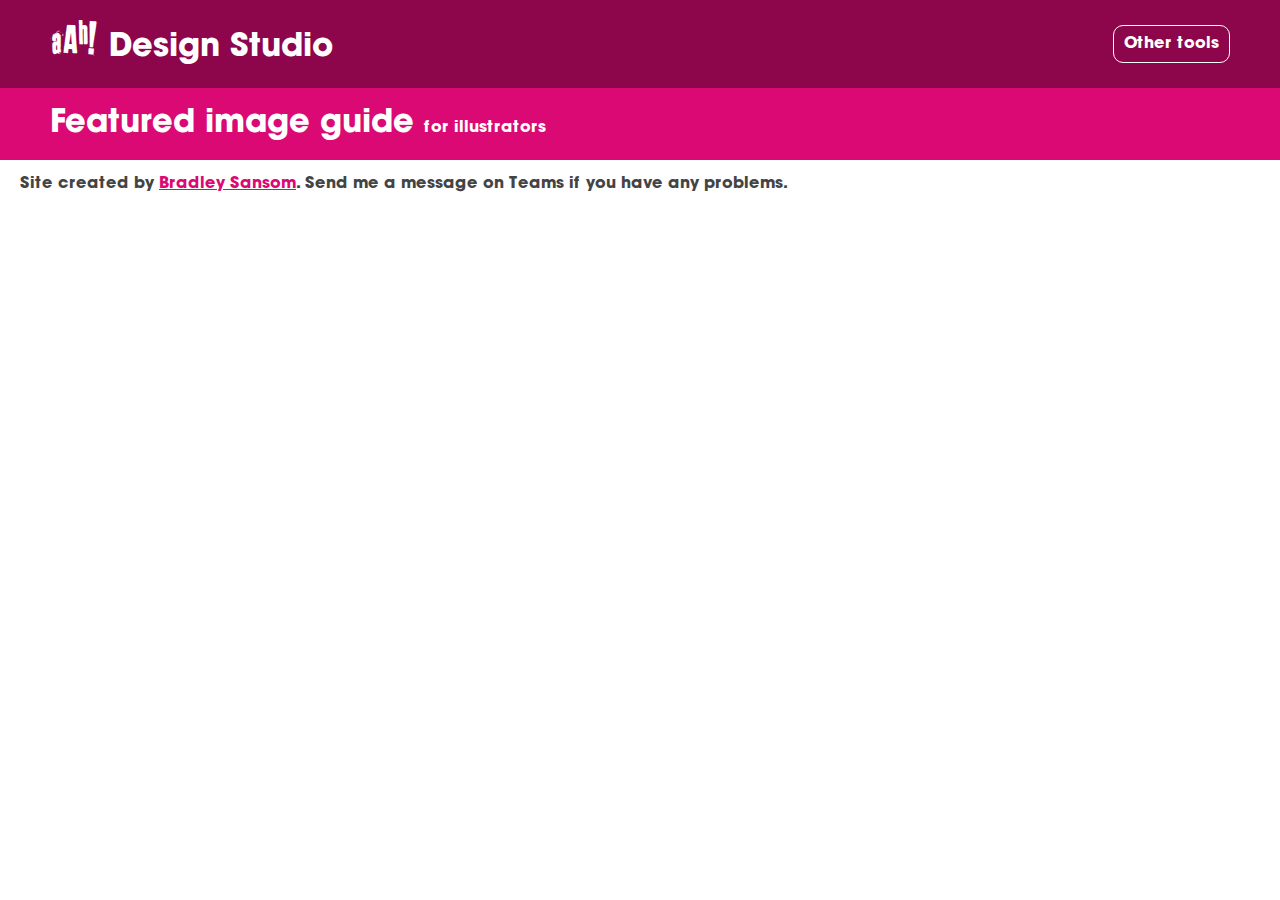
==== featured/index.html @ 15503fb1 "Version 4.0.2" ====
<!DOCTYPE html>
<html lang="en">

<head>
    <meta charset="UTF-8">
    <meta http-equiv="X-UA-Compatible" content="IE=edge">
    <meta name="viewport" content="width=device-width, initial-scale=1.0">

    <!-- Primary Meta Tags -->
    <title>aAh! Featured Image Guide</title>
    <meta name="title" content="aAh! Featured Image Guide">
    <meta name="description"
        content="A guide to creating featured images for illustrators working on aAh! Magazine, including colours, sizing, and how to submit">
    <meta name="theme-color" content="#da0974">

    <!-- Open Graph / Facebook -->
    <meta property="og:type" content="website">
    <meta property="og:url" content="https://mag-images.github.io/featured/">
    <meta property="og:title" content="aAh! Featured Image Guide">
    <meta property="og:description"
        content="A guide to creating featured images for illustrators working on aAh! Magazine, including colours, sizing, and how to submit">
    <meta property="og:image" content="https://mag-images.github.io/images/meta.png">

    <!-- Twitter -->
    <meta property="twitter:card" content="summary_large_image">
    <meta property="twitter:url" content="https://mag-images.github.io/featured/">
    <meta property="twitter:title" content="aAh! Featured Image Guide">
    <meta property="twitter:description"
        content="A guide to creating featured images for illustrators working on aAh! Magazine, including colours, sizing, and how to submit">
    <meta property="twitter:image" content="https://mag-images.github.io/images/meta.png">

    <!-- Icons -->
    <link rel="shortcut icon" href="/favicon.ico" type="image/x-icon">
    <link rel="icon" href="/favicon.ico" type="image/x-icon">
    <link rel="apple-touch-icon" href="/images/icons/icon-192x192.png">

    <!-- PWA Manifest -->
    <link rel="manifest" href="manifest.json">

    <!-- Stylesheets -->
    <link rel="stylesheet" href="/style/style.css">
</head>

<body>
    <nav>
        <h1><span class="logo">aah</span> Design Studio</h1>
        <a href="/">Other tools</a>
    </nav>
    <header>
        <h1>Featured image guide <span class="subtitle">for illustrators</span></h1>

    </header>

    <main>

    </main>
    <footer>
        <p>Site created by <a href="https://www.bradleysans.uk">Bradley Sansom</a>. Send me a message on Teams if you
            have any
            problems.</p>

    </footer>

</body>


</html>
---- style/style.css ----
:root {
     --aah-pink: #da0974;
     --aah-dark-pink: #8d054b;
     --aah-blue: #195f72;
     --aah-orange: #fb5012;
     --grey: #444;
     --energy-yellow: #e1ad01;
     --energy-green: #00a693;
     --energy-terracota: #d47553;
     --freshers23-tomato: #eb5a4d;
     --freshers23-cherry: #a7191d;
     --freshers23-mint: #61a5a0;
     --freshers23-cream: #f6e7ce;
 }

 @font-face {
     font-family: 'AAHITCAvantGardeProBold';
     src: url(/fonts/AAHITCAvantGardeProBold.eot);
     src: url(/fonts/AAHITCAvantGardeProBold.eot) format("embedded-opentype"), url(/fonts/AAHITCAvantGardeProBold.woff2) format("woff2"), url(/fonts/AAHITCAvantGardeProBold.woff) format("woff"), url(/fonts/AAHITCAvantGardeProBold.ttf) format("truetype"), url(/fonts/AAHITCAvantGardeProBold.svg#AAHITCAvantGardeProBold) format("svg")
 }

 canvas#generatedImage {
     outline: 1px solid var(--grey);
     transform: scale(0.5);
     transform-origin: top left;
     margin: 0;
     margin-right: -540px;
     margin-bottom: -960px;
 }

 body {
     font-family: "AAHITCAvantGardeProBold", sans-serif;
     margin: 0;
     padding: 0
 }

 main {
     display: flex;
     flex-direction: row;
     accent-color: var(--aah-pink)
 }

 h3 {
     color: var(--aah-pink);
     font-size: 1.5rem;
     margin-bottom: 10px
 }

 header,
 nav {
     padding: 20px 50px;
     display: flex;
     flex-direction: row;
     flex-wrap: nowrap;
     align-items: center;
     gap: 20px
 }

 header {
     background-color: var(--aah-pink);
     justify-content: flex-start;
 }

 nav {
     background-color: var(--aah-dark-pink);
     justify-content: space-between;
 }

 nav a {
     color: #fff;
     display: inline-block;
     border: 1px solid #fff;
     padding: 10px;
     text-decoration: none;
     border-radius: 10px;
     transition: .5s;
 }

 nav a:hover {
     border: 5px solid #fff;
 }

 header img,
 header h1,
 nav img,
 nav h1 {
     display: inline-block;
     margin: 0
 }

 h1 {
     color: #fff
 }

 p {
     color: var(--grey)
 }

 #formElement {
     display: none;
     flex-direction: row;
     flex-wrap: wrap;
     justify-content: space-between;
 }

 header p {
     color: #fff
 }

 #controls {
     margin: 20px
 }

 input {
     padding: 10px;
     border-radius: 10px
 }

 input[type="file"] {
     display: none
 }

 input#headline {
     font: 20px 'AAHITCAvantGardeProBold';
     max-width: calc(100vw - 60px)
 }

 main button,
 main a,
 .fileButton {
     background-color: var(--aah-pink);
     outline: 0;
     border: 0;
     padding: 10px;
     border-radius: 10px;
     color: #fff;
     font: 20px "AAHITCAvantGardeProBold", sans-serif
 }

 main a.inactive {
     background-color: var(--grey)
 }

 main a.active {
     background-color: var(--aah-pink);
     text-decoration: none
 }

 .fileButton {
     display: inline-block
 }

 form p,
 form label,
 form input,
 form button,
 form a {
     margin-left: 30px
 }

 .colourLabel,
 .positionLabel {
     margin-left: unset;
     font-size: 1.2rem;
     bottom: 4px;
     position: relative;
 }

 input#colourChoice1,
 input#colourChoice2,
 input#colourChoice3,
 input#colourChoice4,
 input#colourChoice5,
 input#colourChoice6,
 input#colourChoice7,
 input#small,
 input#medium,
 input#large,
 input.positionChoice {
     appearance: none;
     border-radius: 50%;
     width: 30px;
     height: 30px;
     transition: .2s all linear;
     margin-right: 5px;
     position: relative;
     top: 4px;
     border: 2px var(--grey) solid;
     padding: unset
 }

 input#colourChoice1:checked,
 input#small:checked,
 input#medium:checked,
 input#large:checked,
 input.positionChoice:checked {
     border: 10px var(--aah-pink) solid
 }

 input#colourChoice2:checked {
     border: 10px var(--aah-blue) solid
 }

 input#colourChoice3:checked {
     border: 10px var(--aah-orange) solid
 }

 input#colourChoice4:checked {
     border: 10px var(--freshers23-cherry) solid
 }

 input#colourChoice5:checked {
     border: 10px var(--freshers23-mint) solid
 }

 input#colourChoice6:checked {
     border: 10px var(--freshers23-tomato) solid
 }

 input#colourChoice7:checked {
     border: 10px var(--freshers23-cream) solid
 }

 #smallLabel {
     font-size: 12px
 }

 #mediumLabel {
     font-size: 20px
 }

 #largeLabel {
     font-size: 30px
 }

 #styleDropdown {
     margin-left: 30px;
     background-color: var(--aah-pink);
     outline: none;
     border: none;
     padding: 10px;
     border-radius: 12px;
     color: #fff;
     font: 20px 'AAHITCAvantGardeProBold'
 }

 footer {
     color: var(--grey);
     padding-left: 20px
 }

 footer a {
     color: var(--aah-pink)
 }

 #blurb {
     border: 6px solid var(--aah-pink);
     padding: 24px;
     border-radius: 12px;
     margin: 0;
     font-size: 1.3rem
 }

 aside.wizard {
     border: 6px solid var(--aah-dark-pink);
     background-color: var(--aah-pink);
     padding: 24px;
     border-radius: 12px;
     margin-block: 10px;
     font-size: 1.3rem
 }

 aside.wizard p {
     color: #000;
     margin-inline-start: 0;
 }

 aside.wizard #articleUrlInput {
     margin-inline: 0;
     width: calc(100% - 30px);
     max-width: 45ch;
     border: 0;
     outline: 0;
     font: 15px 'AAHITCAvantGardeProBold';
     font-variant-ligatures: none;
 }

 aside.wizard #wizardSubmitButton {
     background-color: #000;
     color: #fff;
     border: 0;
     outline: 0;
     margin: 0;
     font: 15px 'AAHITCAvantGardeProBold';
 }

 #preview {
     margin: 20px;
 }

 #preview h2 {
     margin-top: 0;
     padding-top: 26px;
     font-size: 1.3rem
 }

 .logo {
     font-size: 3rem
 }

 #ligature {
     margin-top: 10px;
     width: 30px;
     height: 30px
 }

 #ligature:checked {
     background-color: var(--aah-pink)
 }

 #lig {
     color: var(--grey);
     margin: 5px;
     position: relative;
     bottom: 8px;
 }

 span#direction::after {
     content: "to the right."
 }

 @media screen and (max-width:960px) {
     main {
         flex-direction: column
     }

     span#direction::after {
         content: "below."
     }

     section#preview {
         margin: auto;
         overflow: hidden;
     }
 }

 .new {
     color: transparent;
     text-shadow: 0 0 0 #fff;
     text-transform: uppercase;
 }

 #fileChoices {
     display: flex;
     flex-direction: row;
     gap: 10px;
     align-items: center;

 }

 #fileLabel {
     margin-block: 0;

 }

 .positionIcon {
     height: 15px;
     margin-right: 10px;
 }

 .radiosGroup {
     display: inline-block;

 }

 #orFillOut {
     font-size: 1rem;
     display: inline-block;
     margin-block-start: 30px;
     color: #fff;
 }

 #hopefully,
 #loading,
 #didNotWork {
     margin-block-start: 10px;
     display: none;
 }

 #manualButton {
     display: inline;
     background-color: #000;
     color: #fff;
     border: 0;
     outline: 0;
     margin: 0;
     font: 15px 'AAHITCAvantGardeProBold';

 }

 input[type="button"] {
     cursor: pointer;
 }

 #complicatedReasons {
     display: none;
 }

 #imageDownloadLink {
     background-color: unset;
     padding: unset;
     font: unset;
     color: var(--aah-pink);
     margin: unset;

 }

 aside.wizard {
     position: relative;
     z-index: 90;
 }

 .ribbon-wrapper {
     width: 85px;
     height: 88px;
     overflow: hidden;
     position: absolute;
     top: -3px;
     right: -3px;
 }

 .ribbon-wrapper.wide {
     width: 185px;
     height: 188px;
     top: 0;
     right: 0;
 }

 .ribbon {
     font: 15px 'AAHITCAvantGardeProBold';
     color: #333;
     text-align: center;
     position: relative;
     transform: rotate(45deg);
     padding: 7px 0;
     top: 15px;
     right: 0;
     width: 120px;
     background-color: var(--aah-dark-pink);
     color: #fff;
 }

 .ribbon.wide {
     top: 40px;
     width: 250px;
     box-shadow: 10px 5px 5px var(--aah-pink);

 }

 fieldset {
     border: 0;
     outline: 0;
     padding: 0;
     margin: 0;
 }

 fieldset.storyStyle div.storyStyleChoices {
     display: flex;
     flex-direction: row;
     flex-wrap: wrap;
     gap: 10px;
     margin-inline-start: 30px;
 }

 fieldset.storyStyle label {
     flex-grow: 1;
     height: 150px;
     width: 150px;
     padding: 10px;
     background-color: var(--aah-pink);
     display: flex;
     align-items: flex-end;
     border-radius: 10px;
     margin: 0;
     background-size: contain;
     background-repeat: no-repeat;
     background-position: right;
     color: #fff;
 }

 fieldset.storyStyle label input {
     display: none;
 }

 fieldset.storyStyle label:has(input:checked) {
     background-color: var(--aah-dark-pink);
 }

 fieldset.storyStyle label:has(input#styleChoice1) {
     background-image: url('/images/styles/normal.png');
 }

 fieldset.storyStyle label:has(input#styleChoice2) {
     background-image: url('/images/styles/christmas.png');
 }

 fieldset.storyStyle label:has(input#styleChoice3) {
     background-image: url('/images/styles/blenny.png');
 }

 fieldset.storyStyle label:has(input#styleChoice4) {
     background-image: url('/images/styles/upsidedown.png');
 }

 fieldset.storyStyle label:has(input#styleChoice5) {
     background-image: url('/images/styles/review.png');
 }

 main.tiles {
     accent-color: var(--aah-pink);
     padding: 10px;
     margin: 10px;
     display: flex;
     gap: 10px;
     flex-wrap: wrap;
 }

 main>a.tile {
     position: relative;
     z-index: 90;
     min-height: 40vh;
     border-radius: 10px;
     min-width: 500px;
     flex-grow: 1;
     background-color: var(--aah-pink);
     color: #fff;
     padding: 20px;
     display: flex;
     align-items: flex-end;
     transition: .5s;
     text-decoration-color: var(--aah-pink);
     background-size: auto 100%;
     background-position: right;
     background-repeat: no-repeat;
     background-blend-mode: multiply;
 }

 main a.tile:hover {
     background-color: var(--aah-dark-pink);
     text-decoration-color: #fff;
 }

 main a.tile h2 {
     margin-block: 0;
 }

 @media screen and (max-width: 560px) {
     main a.tile {
         width: 100%;
         min-width: unset;
     }
 }

 a.tile#story {
     background-image: url('/images/story.png');

 }

 a.tile#guidelines {
     background-image: url('/images/guidelines.png');

 }

 a.tile#featured {
     background-image: url('/images/featured.png');

 }

 a.tile#bank {
     background-image: url('/images/bank.png');

 }

 a.tile#duotone {
     background-image: url('/images/stack.jpeg');

 }

 h1 .subtitle {
     font-size: 1rem;
 }
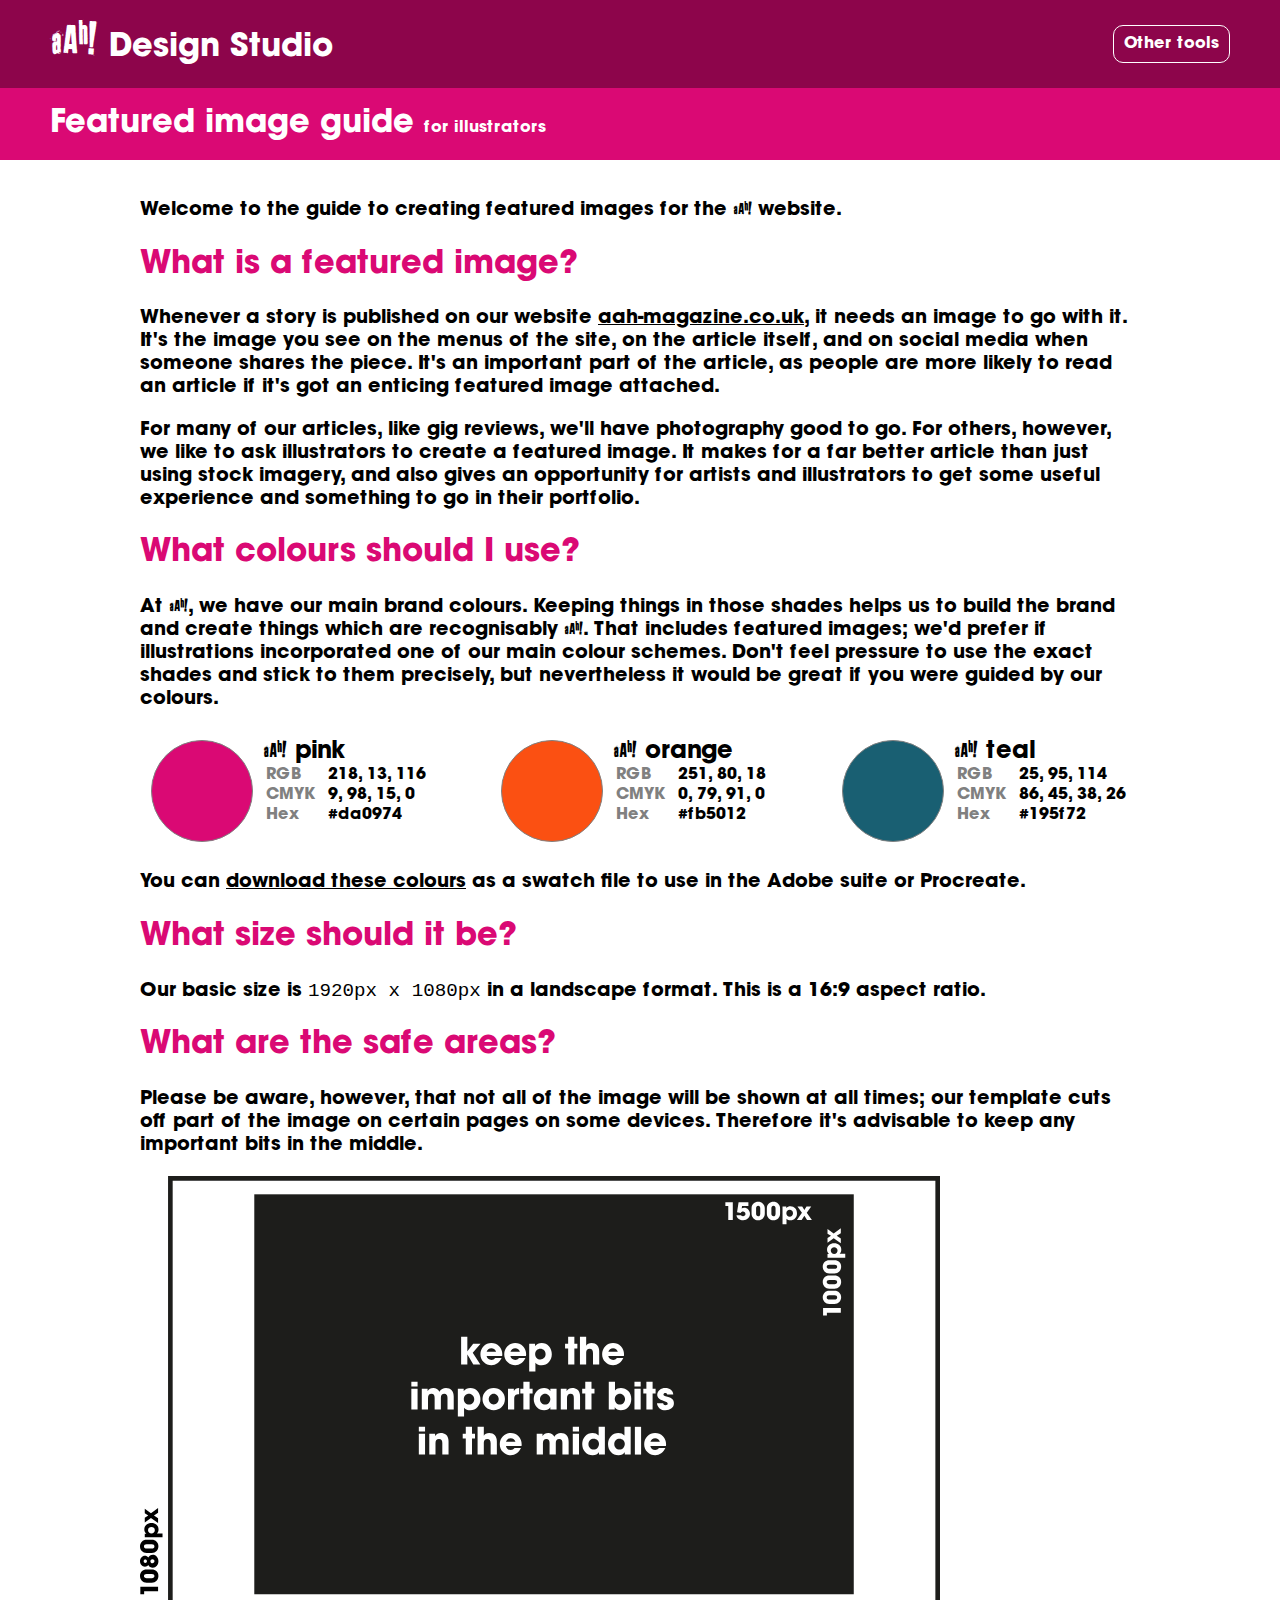
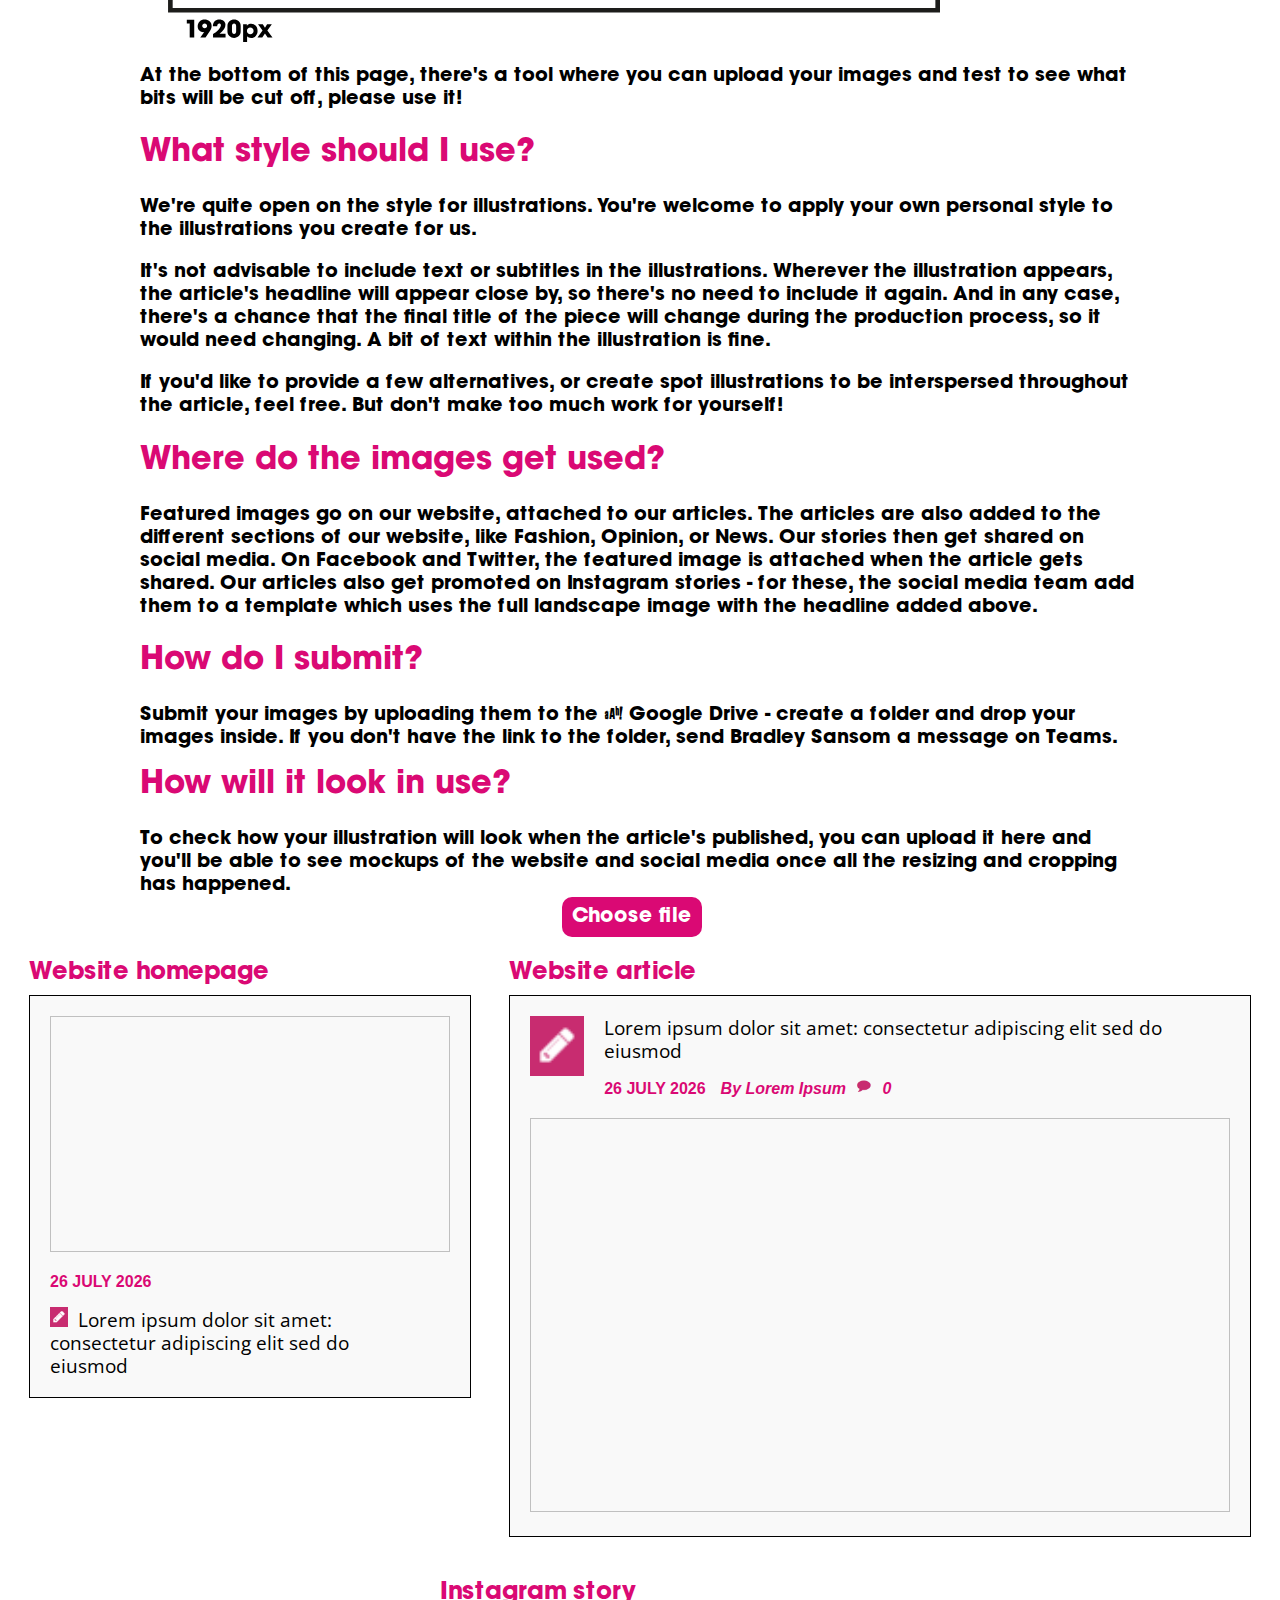
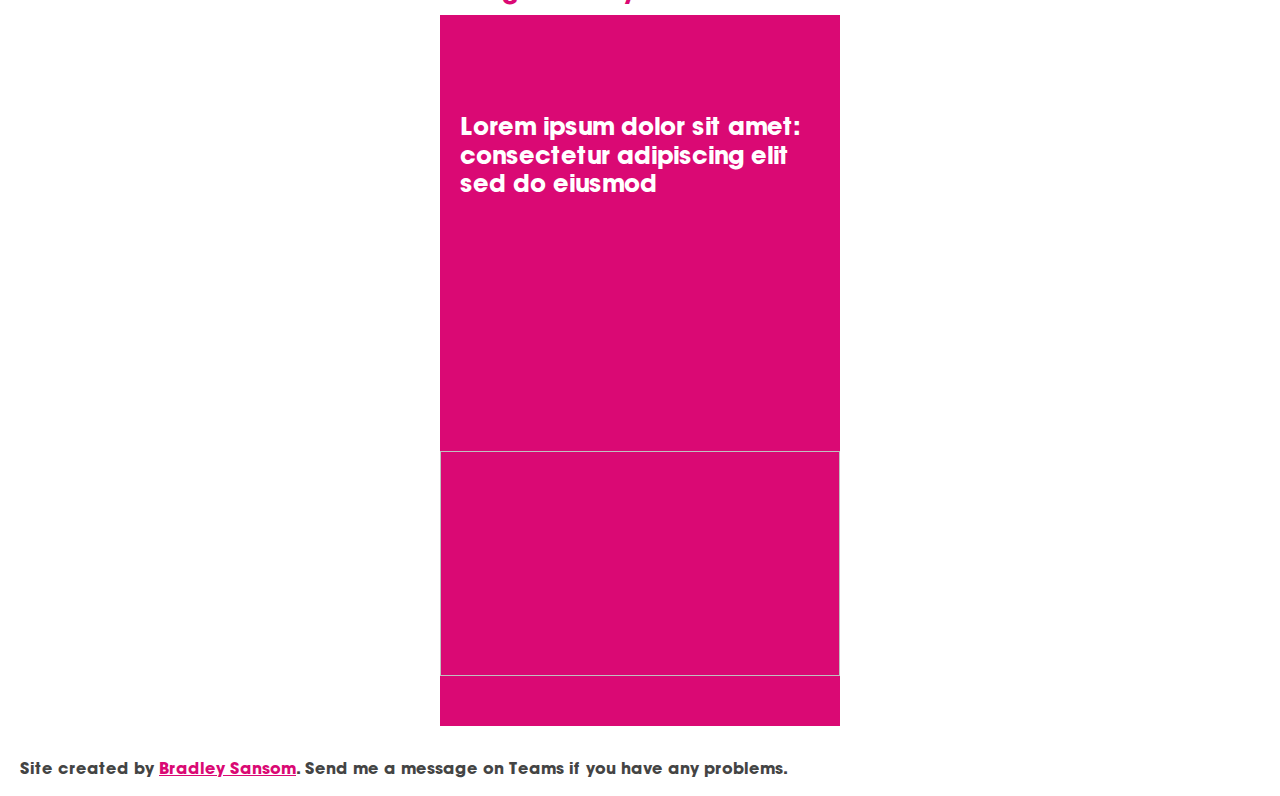
==== commit 85d67a00: "Version 4.2" ====
--- a/featured/index.html
+++ b/featured/index.html
@@ -39,6 +39,11 @@
 
     <!-- Stylesheets -->
     <link rel="stylesheet" href="/style/style.css">
+
+    <!-- Open Sans for tester -->
+    <link rel="preconnect" href="https://fonts.googleapis.com">
+    <link rel="preconnect" href="https://fonts.gstatic.com" crossorigin>
+    <link href="https://fonts.googleapis.com/css2?family=Open+Sans:wght@600&display=swap" rel="stylesheet">
 </head>
 
 <body>
@@ -51,8 +56,263 @@
 
     </header>
 
-    <main>
-
+    <main class="guideline">
+        <section>
+            <p>Welcome to the guide to creating featured images for the aah website.</p>
+        </section>
+        <section>
+            <a class="anchor" href="#what" id="what">
+                <h2>What is a featured image?</h2>
+            </a>
+            <p>Whenever a story is published on our website <a
+                    href="https://aah-magazine.co.uk/">aah-magazine.co.uk</a>, it needs an image to go with it. It's the
+                image you see on the menus of the site, on the article itself, and on social media when someone shares
+                the piece. It's an important part of the article, as people are more likely to read an article if it's
+                got an enticing featured image attached.</p>
+            <p>For many of our articles, like gig reviews, we'll have photography good to go. For others, however, we
+                like to ask illustrators to create a featured image. It makes for a far better article than just using
+                stock imagery, and also gives an opportunity for artists and illustrators to get some useful experience
+                and something to go in their portfolio.</p>
+        </section>
+        <section>
+            <a class="anchor" href="#colours" id="colours">
+                <h2>What colours should I use?</h2>
+            </a>
+            <p>At aah, we have our main brand colours. Keeping things in those shades helps us to build the brand and
+                create things which are recognisably aah. That includes featured images; we'd prefer if illustrations
+                incorporated one of our main colour schemes. Don't feel pressure to use the exact shades and stick to
+                them precisely, but nevertheless it would be great if you were guided by our colours.</p>
+            <div class="swatches">
+                <div class="swatch">
+                    <div class="sample pink"></div>
+                    <aside>
+                        <h3>aah pink</h3>
+                        <table class="codes">
+                            <tr>
+                                <td class="colourType">RGB</td>
+                                <td class="colourCode">218, 13, 116</td>
+                            </tr>
+                            <tr>
+                                <td class="colourType">CMYK</td>
+                                <td class="colourCode">9, 98, 15, 0</td>
+                            </tr>
+                            <tr>
+                                <td class="colourType">Hex</td>
+                                <td class="colourCode">#da0974</td>
+                            </tr>
+                        </table>
+                    </aside>
+
+                </div>
+                <div class="swatch">
+                    <div class="sample orange"></div>
+                    <aside>
+                        <h3>aah orange</h3>
+                        <table class="codes">
+                            <tr>
+                                <td class="colourType">RGB</td>
+                                <td class="colourCode">251, 80, 18</td>
+                            </tr>
+                            <tr>
+                                <td class="colourType">CMYK</td>
+                                <td class="colourCode">0, 79, 91, 0</td>
+                            </tr>
+                            <tr>
+                                <td class="colourType">Hex</td>
+                                <td class="colourCode">#fb5012</td>
+                            </tr>
+                        </table>
+                    </aside>
+
+                </div>
+                <div class="swatch">
+                    <div class="sample teal"></div>
+                    <aside>
+                        <h3>aah teal</h3>
+                        <table class="codes">
+                            <tr>
+                                <td class="colourType">RGB</td>
+                                <td class="colourCode">25, 95, 114</td>
+                            </tr>
+                            <tr>
+                                <td class="colourType">CMYK</td>
+                                <td class="colourCode">86, 45, 38, 26</td>
+                            </tr>
+                            <tr>
+                                <td class="colourType">Hex</td>
+                                <td class="colourCode">#195f72</td>
+                            </tr>
+                        </table>
+                    </aside>
+
+                </div>
+
+            </div>
+            <p>You can <a
+                    href="https://stummuac-my.sharepoint.com/:u:/g/personal/21331584_stu_mmu_ac_uk/EYIYkbkEISNIqp4GG8SeeQ0BHBUVJN9ieZ-FZze8wrtD2w?e=Wvq5RI">download
+                    these colours</a> as a swatch file to use in the Adobe suite or Procreate.</p>
+
+        </section>
+        <section>
+            <a class="anchor" href="#sizing" id="sizing">
+                <h2>What size should it be?</h2>
+            </a>
+            <p>
+                Our basic size is <code>1920px x 1080px</code> in a landscape format. This is a 16:9 aspect ratio.
+            </p>
+        </section>
+        <section>
+            <a class="anchor" href="#safe-areas" id="safe-areas">
+                <h2>What are the safe areas?</h2>
+            </a>
+            <p>Please be aware, however, that not all of the image will be shown at all times; our template cuts off
+                part of the image on certain pages on some devices. Therefore it's advisable to keep any important bits
+                in the middle.</p>
+            <img src="/images/guidelines/safe-areas.svg" class="guidelineImage">
+            <p>At the bottom of this page, there's a tool where you can upload your images and test to see what bits
+                will be cut off, please use it!</p>
+        </section>
+        <section>
+            <a class="anchor" href="#styles" id="styles">
+                <h2>What style should I use?</h2>
+            </a>
+            <p>We're quite open on the style for illustrations. You're welcome to apply your own personal style to the
+                illustrations you create for us.</p>
+            <p>It's not advisable to include text or subtitles in the illustrations. Wherever the illustration appears,
+                the article's headline will appear close by, so there's no need to include it again. And in any case,
+                there's a chance that the final title of the piece will change during the production process, so it
+                would need changing. A bit of text within the illustration is fine.</p>
+            <p>If you'd like to provide a few alternatives, or create spot illustrations to be interspersed throughout
+                the article, feel free. But don't make too much work for yourself!</p>
+        </section>
+        <section>
+            <a class="anchor" href="#where" id="where">
+                <h2>Where do the images get used?</h2>
+            </a>
+            <p>Featured images go on our website, attached to our articles. The articles are also added to the different
+                sections of our website, like Fashion, Opinion, or News. Our stories then get shared on social media. On
+                Facebook and Twitter, the featured image is attached when the article gets shared. Our articles also get
+                promoted on Instagram stories - for these, the social media team add them to a template which uses the
+                full landscape image with the headline added above.</p>
+        </section>
+        <section>
+            <a class="anchor" href="#submitting" id="submitting">
+                <h2>How do I submit?</h2>
+            </a>
+            <p>Submit your images by uploading them to the aah Google Drive - create a folder and drop your images
+                inside. If you don't have the link to the folder, send Bradley Sansom a message on Teams.</p>
+        </section>
+        <section class="testers">
+            <a class="anchor" href="#testers" id="testers">
+                <h2 id="testersTitle">How will it look in use?</h2>
+            </a>
+            <p id="testersIntro">To check how your illustration will look when the article's published, you can upload
+                it here and you'll
+                be able to see
+                mockups of the website and social media once all the resizing and cropping has happened.</p>
+            <div class="tester">
+                <div class="testerUpload">
+                    <div id="fileChoices"><label for="file" class="fileButton">
+                            Choose file
+                        </label>
+                        <p id="fileLabel">&nbsp;</p>
+                    </div>
+                    <input type="file" name="file" id="file" accept="image/*" required>
+                </div>
+                <div class="testerExamples">
+
+                    <article class="testerExample">
+                        <h3>Website homepage</h3>
+                        <div class="testerHomepage">
+                            <img alt="" class="testerHomepageImage">
+                            <p class="testerHomepageDate" id="testerHomepageDate"></p>
+                            <p class="testerHomepageHeadline"><img src="/images/guidelines/pencil.png" alt="">Lorem
+                                ipsum
+                                dolor
+                                sit
+                                amet: consectetur adipiscing elit sed do eiusmod</p>
+                            <script>
+                                var currentDate = new Date();
+                                var readableDay = currentDate.getDate();
+                                const months = ["January", "February", "March", "April", "May", "June", "July", "August", "September", "October", "November", "December"];
+                                var readableMonth = months[currentDate.getMonth()];
+                                var readableYear = currentDate.getFullYear();
+                                var readableDate = readableDay + " " + readableMonth + " " + readableYear;
+                                document.getElementById("testerHomepageDate").innerHTML = readableDate;
+                            </script>
+
+                        </div>
+                    </article>
+                    <article class="testerExample">
+                        <h3>Website article</h3>
+                        <div class="testerArticle">
+                            <div class="testerArticleHeadlineContainer">
+                                <img src="/images/guidelines/pencil.png" alt="">
+                                <div class="testerArticleHeadlineText">
+                                    <p class="testerArticleHeadline">Lorem ipsum dolor sit amet: consectetur adipiscing
+                                        elit
+                                        sed
+                                        do eiusmod</p><br>
+                                    <p class="testerArticleDate" id="testerArticleDate"></p>
+                                    <p class="testerArticleAuthor">By Lorem Ipsum <img
+                                            src="/images/guidelines/comments.png" alt=""> 0</p>
+                                </div>
+                            </div>
+                            <img alt="" class="testerArticleImage">
+
+                            <script>
+
+                                document.getElementById("testerArticleDate").innerHTML = readableDate;
+                            </script>
+
+                        </div>
+                    </article>
+                    <article class="testerExample">
+                        <h3>Instagram story</h3>
+                        <div class="testerStory">
+                            <p class="testerStoryHeadline">Lorem ipsum dolor sit amet: consectetur adipiscing elit sed
+                                do eiusmod</p>
+                            <img alt="" class="testerStoryImage">
+                        </div>
+                    </article>
+                </div>
+
+                <script>
+                    window.addEventListener('load', function () {
+                        document.querySelector('input[type="file"]').addEventListener('change', function () {
+                            if (this.files && this.files[0]) {
+                                var testerHomepageImg = document.querySelector('.testerHomepageImage');
+                                var testerArticleImg = document.querySelector('.testerArticleImage');
+                                var testerStoryImg = document.querySelector('.testerStoryImage');
+                                testerHomepageImg.onload = () => {
+                                    URL.revokeObjectURL(testerHomepageImg.src);  // no longer needed, free memory
+                                }
+                                testerArticleImg.onload = () => {
+                                    URL.revokeObjectURL(testerArticleImg.src);  // no longer needed, free memory
+                                }
+                                testerStoryImg.onload = () => {
+                                    URL.revokeObjectURL(testerStoryImg.src);  // no longer needed, free memory
+                                }
+
+                                testerHomepageImg.src = URL.createObjectURL(this.files[0]); // set src to blob url
+                                testerHomepageImg.style.aspectRatio = "247/146";
+                                testerHomepageImg.style.objectFit = "cover";
+                                testerHomepageImg.style.objectPosition = "100% 100%";
+                                testerArticleImg.src = URL.createObjectURL(this.files[0]); // set src to blob url
+                                testerArticleImg.style.aspectRatio = "16/9";
+                                testerArticleImg.style.objectFit = "cover";
+                                testerArticleImg.style.objectPosition = "100% 100%";
+                                testerStoryImg.src = URL.createObjectURL(this.files[0]); // set src to blob url
+                                testerStoryImg.style.aspectRatio = "16/9";
+                                testerStoryImg.style.objectFit = "cover";
+                                testerStoryImg.style.objectPosition = "100% 100%";
+                            }
+                        });
+                    });
+                </script>
+
+            </div>
+        </section>
     </main>
     <footer>
         <p>Site created by <a href="https://www.bradleysans.uk">Bradley Sansom</a>. Send me a message on Teams if you
--- a/style/style.css
+++ b/style/style.css
@@ -147,7 +147,8 @@
  }
 
  .fileButton {
-     display: inline-block
+     display: inline-block;
+     cursor: pointer;
  }
 
  form p,
@@ -176,6 +177,7 @@
  input#small,
  input#medium,
  input#large,
+ input#extraLarge,
  input.positionChoice {
      appearance: none;
      border-radius: 50%;
@@ -186,13 +188,15 @@
      position: relative;
      top: 4px;
      border: 2px var(--grey) solid;
-     padding: unset
+     padding: unset;
+     cursor: pointer;
  }
 
  input#colourChoice1:checked,
  input#small:checked,
  input#medium:checked,
  input#large:checked,
+ input#extraLarge:checked,
  input.positionChoice:checked {
      border: 10px var(--aah-pink) solid
  }
@@ -231,6 +235,10 @@
 
  #largeLabel {
      font-size: 30px
+ }
+
+ #extraLargeLabel {
+     font-size: 45px
  }
 
  #styleDropdown {
@@ -311,7 +319,8 @@
  #ligature {
      margin-top: 10px;
      width: 30px;
-     height: 30px
+     height: 30px;
+     cursor: pointer;
  }
 
  #ligature:checked {
@@ -323,6 +332,10 @@
      margin: 5px;
      position: relative;
      bottom: 8px;
+ }
+
+ .warning {
+     font-size: 0.8rem;
  }
 
  span#direction::after {
@@ -474,8 +487,9 @@
 
  fieldset.storyStyle label {
      flex-grow: 1;
+     flex-shrink: 0;
      height: 150px;
-     width: 150px;
+     width: 180px;
      padding: 10px;
      background-color: var(--aah-pink);
      display: flex;
@@ -486,6 +500,11 @@
      background-repeat: no-repeat;
      background-position: right;
      color: #fff;
+     cursor: pointer;
+ }
+
+ fieldset.storyStyle label:has(.warning) {
+     padding-right: 100px;
  }
 
  fieldset.storyStyle label input {
@@ -514,6 +533,43 @@
 
  fieldset.storyStyle label:has(input#styleChoice5) {
      background-image: url('/images/styles/review.png');
+ }
+
+ fieldset.storyStyle label:has(input#styleChoice6) {
+     background-image: url('/images/styles/writeFor.png');
+ }
+
+ fieldset.storyStyle label:has(input#styleChoice7) {
+     background-image: url('/images/styles/designFor.png');
+ }
+
+ fieldset.storyStyle label:has(input#styleChoice8) {
+     background-image: url('/images/styles/illustrateFor.png');
+ }
+
+ fieldset.storyStyle label:has(input#styleChoice9) {
+     background-image: url('/images/styles/writeForBg.png');
+ }
+
+ fieldset.storyStyle label:has(input#styleChoice10) {
+     background-image: url('/images/styles/designForBg.png');
+ }
+
+ fieldset.storyStyle label:has(input#styleChoice11) {
+     background-image: url('/images/styles/illustrateForBg.png');
+ }
+
+ fieldset.storyStyle label:has(input#styleChoice12) {
+     background-image: url('/images/styles/Rise.png');
+ }
+
+ fieldset.storyStyle label:has(input#styleChoice13) {
+     background-image: url('/images/styles/FutureMe.png');
+ }
+
+ fieldset.storyStyle label:has(input#styleChoice14) {
+     background-image: url('/images/styles/TwoHundred.png');
+     cursor: not-allowed;
  }
 
  main.tiles {
@@ -588,4 +644,253 @@
 
  h1 .subtitle {
      font-size: 1rem;
+ }
+
+ main.guideline {
+     margin: auto;
+     display: block;
+     padding: 20px;
+ }
+
+ main.guideline section {
+     max-width: 1000px;
+     margin: auto;
+ }
+
+ main.guideline section.testers {
+     max-width: 100%;
+ }
+
+ main.guideline h2 {
+     color: var(--aah-pink);
+     font-size: 2rem;
+ }
+
+ main.guideline p {
+     color: #000;
+     font-size: 1.2rem;
+     line-height: 1.2;
+ }
+
+ main.guideline p a {
+     background: none;
+     padding: unset;
+     margin: unset;
+     color: unset;
+     font-variant-ligatures: none;
+     font-size: unset;
+
+ }
+
+ main.guideline section img.guidelineImage {
+     max-width: 80%;
+     margin: auto;
+ }
+
+ div.swatches {
+     display: flex;
+     flex-direction: row;
+     flex-wrap: wrap;
+     column-gap: 50px;
+     justify-content: space-around;
+ }
+
+ div.swatch {
+     display: flex;
+     flex-direction: row;
+     flex-wrap: wrap;
+     gap: 10px;
+     margin-block: 10px;
+ }
+
+ div.swatch .sample {
+     width: 100px;
+     height: 100px;
+     border-radius: 100%;
+     border: 1px solid grey;
+ }
+
+ .colourType {
+     color: grey;
+     padding-inline-end: 10px;
+ }
+
+
+
+ .sample.pink {
+     background-color: var(--aah-pink);
+ }
+
+ .sample.teal {
+     background-color: var(--aah-blue)
+ }
+
+ .sample.orange {
+     background-color: var(--aah-orange);
+ }
+
+ div.swatch aside h3 {
+     margin: 0;
+     color: unset;
+
+ }
+
+ #testersTitle {
+     max-width: 1000px;
+     margin: auto;
+     margin-block-end: 0.83em;
+ }
+
+ .testerHomepage {
+     max-width: 400px;
+     padding: 20px;
+     border: 1px solid black;
+     background-color: #f9f9f9;
+ }
+
+ .testerHomepageHeadline {
+     width: 95%;
+     color: rgb(51, 51, 51);
+     font-family: "Open Sans", sans-serif;
+     font-size: 25px;
+     margin-block: 0;
+ }
+
+ .testerHomepageHeadline img {
+     height: 20px;
+     padding-inline-end: 10px;
+
+ }
+
+ .testerHomepageImage {
+     width: 100%;
+     max-width: 400px;
+     aspect-ratio: auto 247 / 146;
+ }
+
+ main.guideline p.testerHomepageDate {
+     color: var(--aah-pink);
+     text-transform: uppercase;
+     font-size: 1rem;
+     font-family: "Source Sans Pro", "Helvetica Neue", arial, sans-serif;
+     font-weight: 600;
+
+ }
+
+ .testerArticle {
+     max-width: 700px;
+     padding: 20px;
+     border: 1px solid black;
+     background-color: #f9f9f9;
+ }
+
+ .testerArticleHeadline {
+     width: 95%;
+     color: rgb(51, 51, 51);
+     font-family: "Open Sans", sans-serif;
+     font-size: 25px;
+     margin-block: 0;
+ }
+
+ .testerArticleHeadlineContainer {
+     display: flex;
+     flex-direction: row;
+     flex-wrap: nowrap;
+     padding-block-end: 20px;
+ }
+
+ .testerArticleHeadlineContainer img {
+     height: 60px;
+     padding-inline-end: 20px;
+
+ }
+
+ .testerArticleImage {
+     width: 100%;
+     aspect-ratio: 16/9;
+ }
+
+ main.guideline p.testerArticleDate {
+     color: var(--aah-pink);
+     text-transform: uppercase;
+     font-size: 1rem;
+     font-family: "Source Sans Pro", "Helvetica Neue", arial, sans-serif;
+     font-weight: 600;
+     display: inline;
+
+ }
+
+ main.guideline p.testerArticleAuthor {
+     display: inline;
+     color: var(--aah-pink);
+     font-style: italic;
+     font-size: 1rem;
+     font-family: "Source Sans Pro", "Helvetica Neue", arial, sans-serif;
+     font-weight: 600;
+     padding-inline-start: 10px;
+
+ }
+
+ main.guideline p.testerArticleAuthor img {
+     height: 1rem;
+     padding-inline: 5px;
+ }
+
+ div.testerStory {
+     max-width: 400px;
+     aspect-ratio: 9/16;
+     background-color: var(--aah-pink);
+     display: flex;
+     flex-direction: column;
+     justify-content: space-between;
+
+ }
+
+ main.guideline .testerStoryHeadline {
+     color: #fff;
+     margin: 100px 20px;
+     font-size: 1.5rem;
+ }
+
+ .testerStoryImage {
+     width: 100%;
+     aspect-ratio: 16/9;
+     margin-block-end: 50px
+ }
+
+ div.testerExamples {
+     display: flex;
+     flex-direction: row;
+     flex-wrap: wrap;
+     gap: 20px;
+     justify-content: space-around;
+ }
+
+ #testersIntro {
+     max-width: 1000px;
+     margin: auto;
+ }
+
+ div.testerUpload {
+     display: flex;
+     align-items: center
+ }
+
+ div.testerUpload div#fileChoices {
+     margin: auto;
+ }
+
+ a.anchor {
+     background-color: unset;
+     color: var(--aah-pink);
+     padding: unset;
+     margin: unset;
+     text-decoration-color: transparent;
+     transition: 0.2s;
+     text-decoration-thickness: 3px;
+ }
+
+ a.anchor:hover {
+     text-decoration-color: var(--grey);
+
  }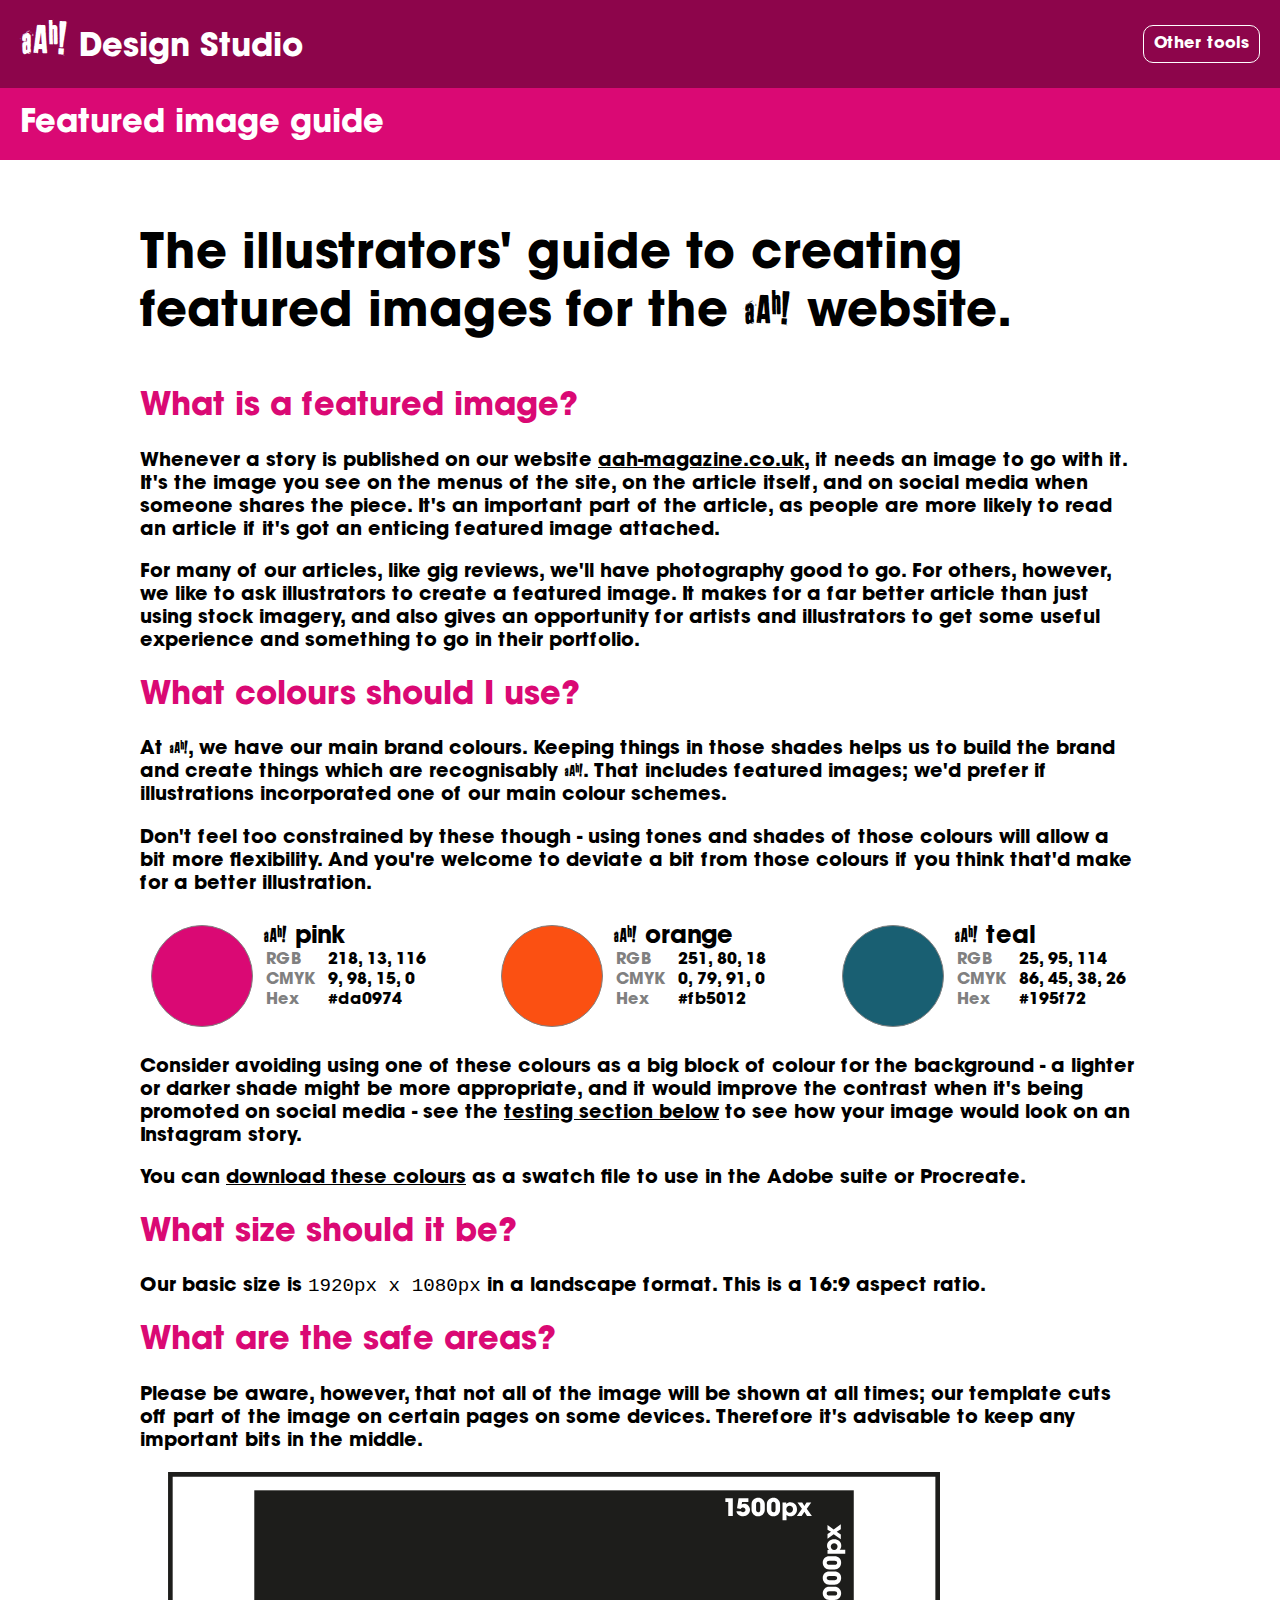
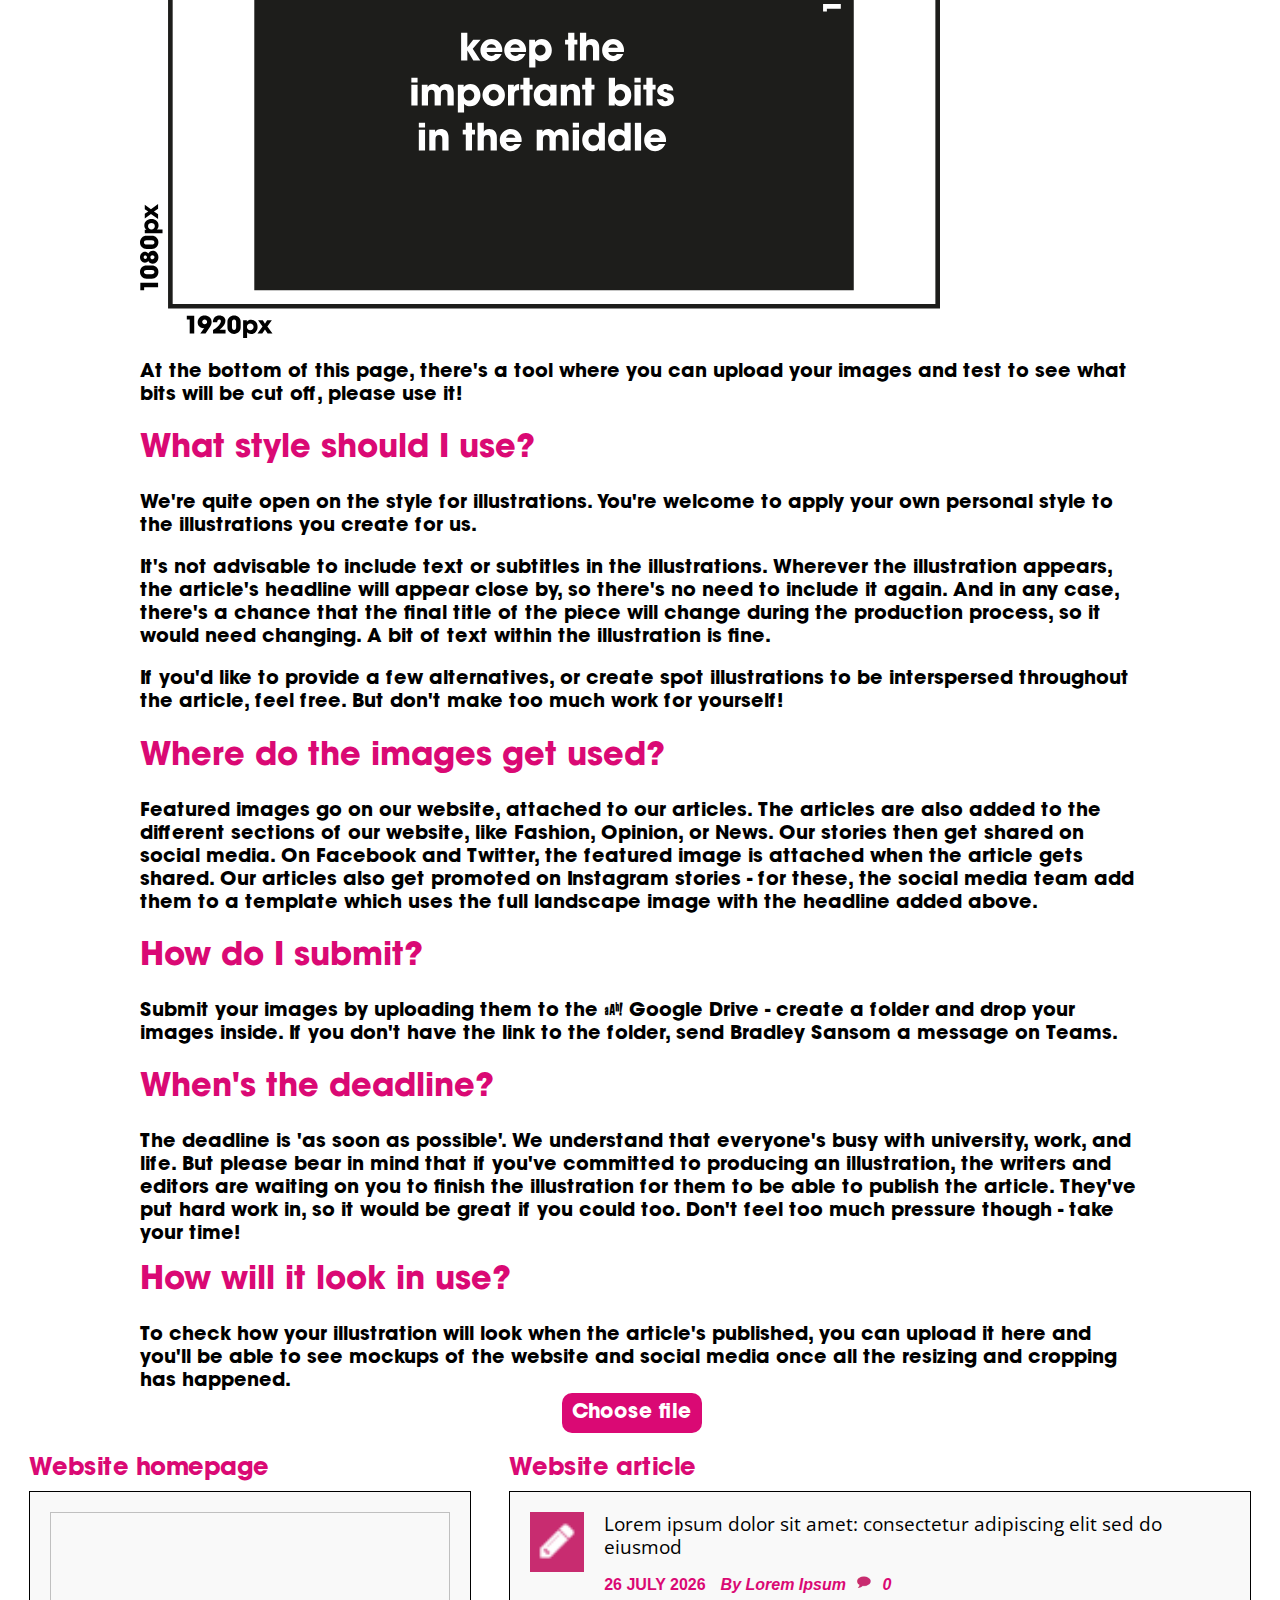
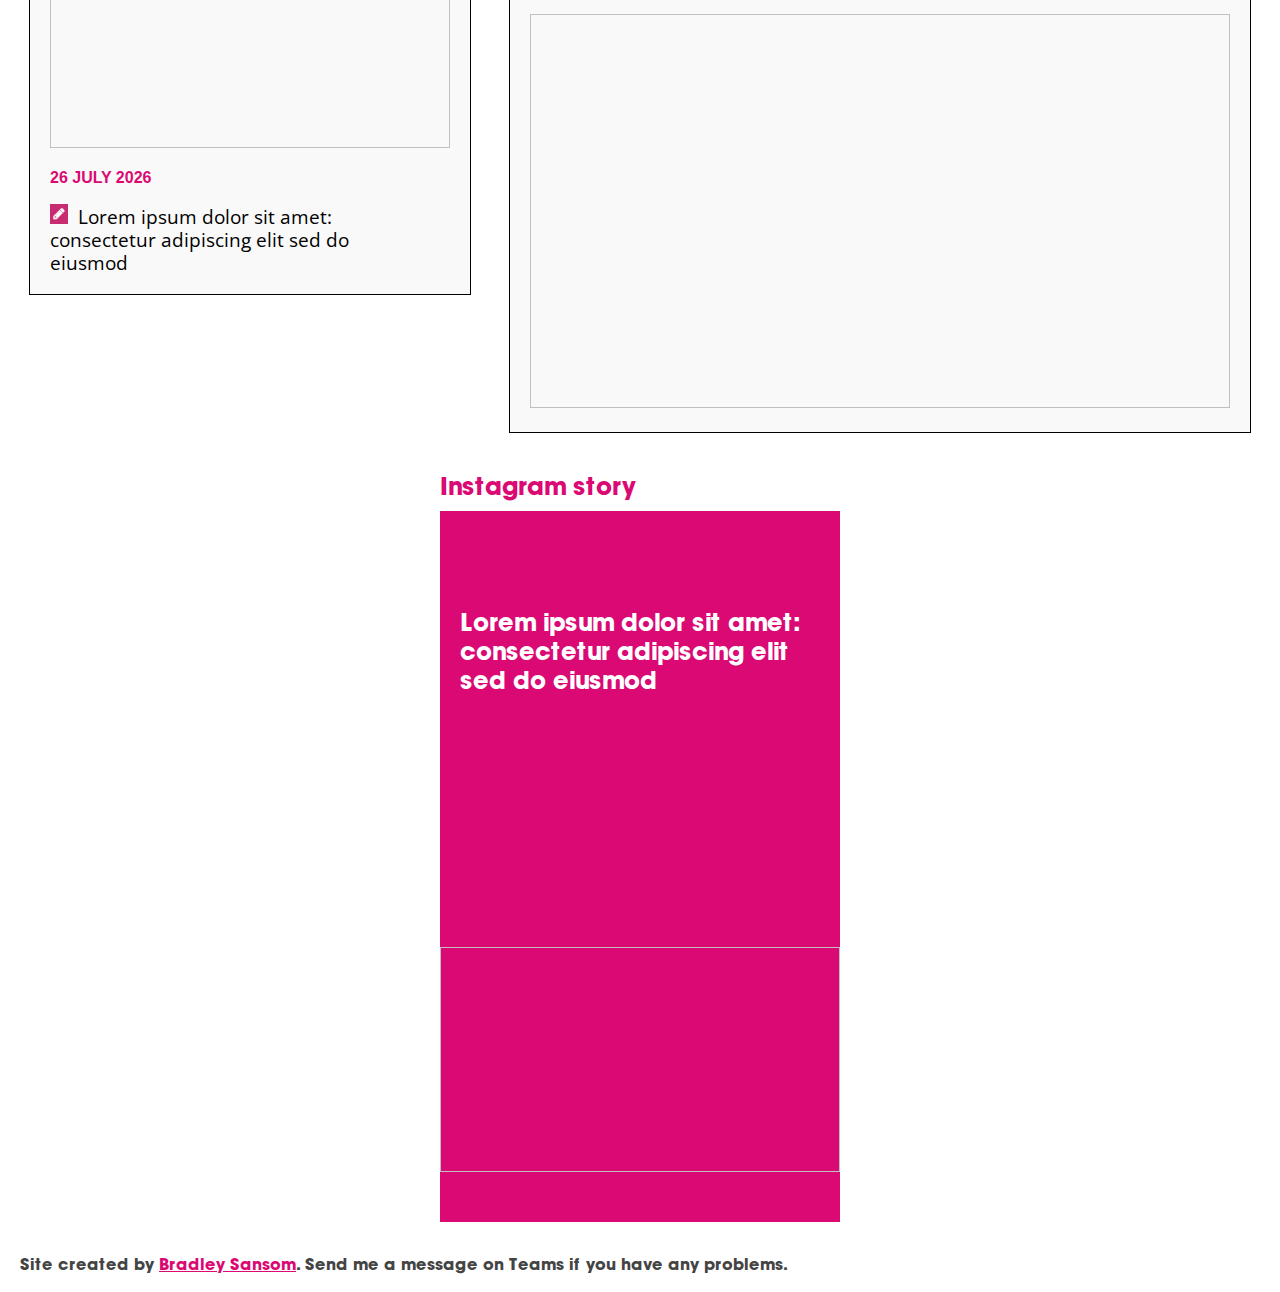
==== commit 568496ad: "Version 4.2.1" ====
--- a/featured/index.html
+++ b/featured/index.html
@@ -52,13 +52,13 @@
         <a href="/">Other tools</a>
     </nav>
     <header>
-        <h1>Featured image guide <span class="subtitle">for illustrators</span></h1>
+        <h1>Featured image guide</h1>
 
     </header>
 
     <main class="guideline">
         <section>
-            <p>Welcome to the guide to creating featured images for the aah website.</p>
+            <p class="intro">The illustrators' guide to creating featured images for the aah website.</p>
         </section>
         <section>
             <a class="anchor" href="#what" id="what">
@@ -80,8 +80,11 @@
             </a>
             <p>At aah, we have our main brand colours. Keeping things in those shades helps us to build the brand and
                 create things which are recognisably aah. That includes featured images; we'd prefer if illustrations
-                incorporated one of our main colour schemes. Don't feel pressure to use the exact shades and stick to
-                them precisely, but nevertheless it would be great if you were guided by our colours.</p>
+                incorporated one of our main colour schemes.
+            </p>
+            <p>Don't feel too constrained by these though - using tones and shades of those colours will allow a bit
+                more flexibility. And you're welcome to deviate a bit from those colours if you think that'd make for a
+                better illustration. </p>
             <div class="swatches">
                 <div class="swatch">
                     <div class="sample pink"></div>
@@ -148,6 +151,10 @@
                 </div>
 
             </div>
+            <p>Consider avoiding using one of these colours as a big block of colour for the
+                background - a lighter or darker shade might be more appropriate, and it would improve the contrast when
+                it's being promoted on social media - see the <a href="#testers">testing section below</a> to see how
+                your image would look on an Instagram story.</p>
             <p>You can <a
                     href="https://stummuac-my.sharepoint.com/:u:/g/personal/21331584_stu_mmu_ac_uk/EYIYkbkEISNIqp4GG8SeeQ0BHBUVJN9ieZ-FZze8wrtD2w?e=Wvq5RI">download
                     these colours</a> as a swatch file to use in the Adobe suite or Procreate.</p>
@@ -201,6 +208,16 @@
             </a>
             <p>Submit your images by uploading them to the aah Google Drive - create a folder and drop your images
                 inside. If you don't have the link to the folder, send Bradley Sansom a message on Teams.</p>
+        </section>
+        <section>
+            <a href="#deadline" class="anchor" id="deadline">
+                <h2>When's the deadline?</h2>
+            </a>
+            <p>The deadline is 'as soon as possible'. We understand that everyone's busy with university, work, and
+                life. But please bear in mind that if you've committed to producing an illustration, the writers and
+                editors are waiting on you to finish the illustration for them to be able to publish the article.
+                They've put hard work in, so it would be great if you could too. Don't feel too much pressure though -
+                take your time!</p>
         </section>
         <section class="testers">
             <a class="anchor" href="#testers" id="testers">
--- a/style/style.css
+++ b/style/style.css
@@ -735,6 +735,10 @@
 
  }
 
+ main.guideline p.intro {
+     font-size: 3rem;
+ }
+
  #testersTitle {
      max-width: 1000px;
      margin: auto;
@@ -893,4 +897,9 @@
  a.anchor:hover {
      text-decoration-color: var(--grey);
 
+ }
+
+ body:has(main.guideline) header,
+ body:has(main.guideline) nav {
+     padding: 20px;
  }